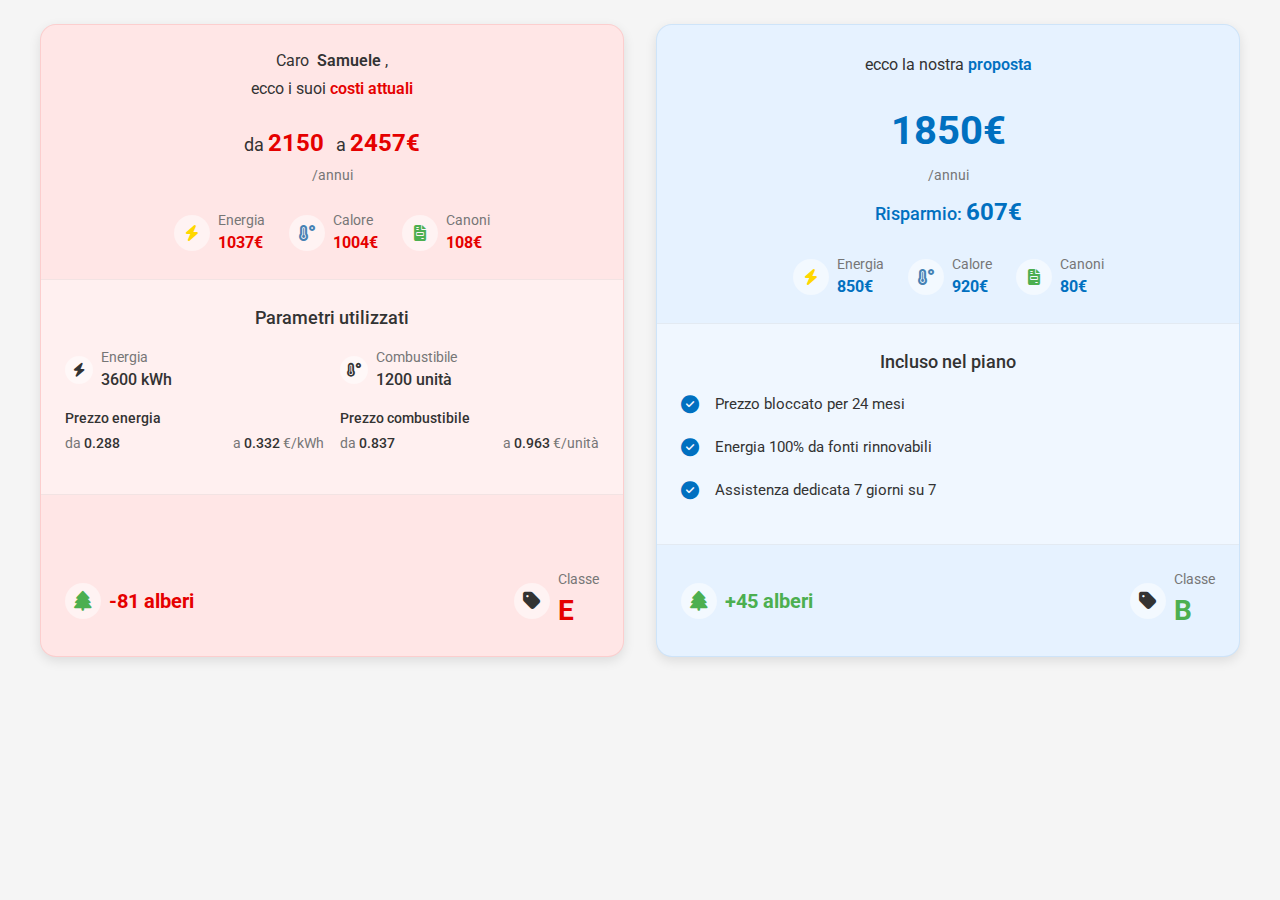
==== 02-iterazione-preventivo/index.html @ b940aac6 "pagina preventivo iniziata" ====
<!DOCTYPE html>
<html lang="it">
  <head>
    <meta charset="UTF-8" />
    <meta name="viewport" content="width=device-width, initial-scale=1.0" />
    <title>Preventivo Zeromy</title>
    <!-- Inclusione Font Roboto da Google Fonts -->
    <link rel="preconnect" href="https://fonts.googleapis.com" />
    <link rel="preconnect" href="https://fonts.gstatic.com" crossorigin />
    <link
      href="https://fonts.googleapis.com/css2?family=Roboto:wght@400;500;600;700&display=swap"
      rel="stylesheet"
    />
    <!-- Inclusione di Font Awesome per icone migliori -->
    <link
      rel="stylesheet"
      href="https://cdnjs.cloudflare.com/ajax/libs/font-awesome/6.4.0/css/all.min.css"
    />
    <!-- Collegamento al foglio di stile CSS principale -->
    <link rel="stylesheet" href="style.css" />
  </head>
  <body>
    <!-- Contenitore principale -->
    <div class="container">
      <!-- Griglia delle cards -->
      <div class="cards-grid">
        <!-- Prima card - Costi attuali -->
        <div class="card card--current">
          <div class="card__header">
            <div class="card__title">
              <span class="card__greeting">Caro</span>
              <span class="card__name">Samuele</span>,
              <div class="card__subtitle">
                <span>ecco i suoi</span>
                <span class="card__highlight">costi attuali</span>
              </div>
            </div>

            <div class="card__price-range">
              <div class="card__price-from">
                da <span class="card__price">2150</span>
              </div>
              <div class="card__price-to">
                a <span class="card__price">2457€</span>
              </div>
              <div class="card__period">/annui</div>
            </div>

            <div class="card__costs">
              <div class="cost-item">
                <div class="cost-item__icon">
                  <i class="fas fa-bolt"></i>
                </div>
                <div class="cost-item__details">
                  <div class="cost-item__label">Energia</div>
                  <div class="cost-item__value">1037€</div>
                </div>
              </div>

              <div class="cost-item">
                <div class="cost-item__icon">
                  <i class="fas fa-temperature-high"></i>
                </div>
                <div class="cost-item__details">
                  <div class="cost-item__label">Calore</div>
                  <div class="cost-item__value">1004€</div>
                </div>
              </div>

              <div class="cost-item">
                <div class="cost-item__icon">
                  <i class="fas fa-file-invoice"></i>
                </div>
                <div class="cost-item__details">
                  <div class="cost-item__label">Canoni</div>
                  <div class="cost-item__value">108€</div>
                </div>
              </div>
            </div>
          </div>

          <div class="card__params">
            <h3 class="params__title">Parametri utilizzati</h3>

            <div class="params__group">
              <div class="param-item">
                <div class="param-item__icon">
                  <i class="fas fa-bolt"></i>
                </div>
                <div class="param-item__details">
                  <div class="param-item__label">Energia</div>
                  <div class="param-item__value">3600 kWh</div>
                </div>
              </div>

              <div class="param-item">
                <div class="param-item__icon">
                  <i class="fas fa-temperature-high"></i>
                </div>
                <div class="param-item__details">
                  <div class="param-item__label">Combustibile</div>
                  <div class="param-item__value">1200 unità</div>
                </div>
              </div>
            </div>

            <div class="params__group">
              <div class="price-range">
                <div class="price-range__label">Prezzo energia</div>
                <div class="price-range__values">
                  <span>da <span class="price-range__value">0.288</span></span>
                  <span
                    >a <span class="price-range__value">0.332</span> €/kWh</span
                  >
                </div>
              </div>

              <div class="price-range">
                <div class="price-range__label">Prezzo combustibile</div>
                <div class="price-range__values">
                  <span>da <span class="price-range__value">0.837</span></span>
                  <span
                    >a
                    <span class="price-range__value">0.963</span> €/unità</span
                  >
                </div>
              </div>
            </div>
          </div>

          <div class="card__footer">
            <div class="eco-info">
              <div class="eco-info__icon">
                <i class="fas fa-tree"></i>
              </div>
              <div class="eco-info__value">-81 alberi</div>
            </div>

            <div class="energy-class">
              <div class="energy-class__icon">
                <i class="fas fa-tag"></i>
              </div>
              <div class="energy-class__details">
                <span class="energy-class__label">Classe</span>
                <span class="energy-class__value">E</span>
              </div>
            </div>
          </div>
        </div>

        <!-- Seconda card - Proposta Zeromy -->
        <div class="card card--proposal">
          <div class="card__header">
            <div class="card__title">
              <div class="card__subtitle">
                <span>ecco la nostra</span>
                <span class="card__highlight">proposta</span>
              </div>
            </div>

            <div class="card__price-range card__price-range--single">
              <div class="card__price-total">
                <span class="card__price card__price--large">1850€</span>
              </div>
              <div class="card__period">/annui</div>
              <div class="card__savings">
                Risparmio: <span class="card__price">607€</span>
              </div>
            </div>

            <div class="card__costs">
              <div class="cost-item">
                <div class="cost-item__icon">
                  <i class="fas fa-bolt"></i>
                </div>
                <div class="cost-item__details">
                  <div class="cost-item__label">Energia</div>
                  <div class="cost-item__value">850€</div>
                </div>
              </div>

              <div class="cost-item">
                <div class="cost-item__icon">
                  <i class="fas fa-temperature-high"></i>
                </div>
                <div class="cost-item__details">
                  <div class="cost-item__label">Calore</div>
                  <div class="cost-item__value">920€</div>
                </div>
              </div>

              <div class="cost-item">
                <div class="cost-item__icon">
                  <i class="fas fa-file-invoice"></i>
                </div>
                <div class="cost-item__details">
                  <div class="cost-item__label">Canoni</div>
                  <div class="cost-item__value">80€</div>
                </div>
              </div>
            </div>
          </div>

          <div class="card__features">
            <h3 class="features__title">Incluso nel piano</h3>

            <div class="feature-item">
              <div class="feature-item__icon">
                <i class="fas fa-check-circle"></i>
              </div>
              <div class="feature-item__text">Prezzo bloccato per 24 mesi</div>
            </div>

            <div class="feature-item">
              <div class="feature-item__icon">
                <i class="fas fa-check-circle"></i>
              </div>
              <div class="feature-item__text">
                Energia 100% da fonti rinnovabili
              </div>
            </div>

            <div class="feature-item">
              <div class="feature-item__icon">
                <i class="fas fa-check-circle"></i>
              </div>
              <div class="feature-item__text">
                Assistenza dedicata 7 giorni su 7
              </div>
            </div>
          </div>

          <div class="card__footer">
            <div class="eco-info eco-info--positive">
              <div class="eco-info__icon">
                <i class="fas fa-tree"></i>
              </div>
              <div class="eco-info__value">+45 alberi</div>
            </div>

            <div class="energy-class">
              <div class="energy-class__icon">
                <i class="fas fa-tag"></i>
              </div>
              <div class="energy-class__details">
                <span class="energy-class__label">Classe</span>
                <span class="energy-class__value energy-class__value--better"
                  >B</span
                >
              </div>
            </div>
          </div>
        </div>
      </div>
    </div>
  </body>
</html>
---- 02-iterazione-preventivo/style.css ----
/* ======================================================
   VARIABILI CSS
   Definizione di colori, dimensioni e valori riutilizzabili
   ====================================================== */
:root {
  /* Colori principali */
  --color-primary: #e50000;
  --color-primary-light: #ffe6e6;
  --color-primary-dark: #b30000;
  --color-secondary: #0070c0;
  --color-secondary-light: #e6f2ff;

  /* Colori neutri */
  --color-white: #ffffff;
  --color-light: #f5f5f5;
  --color-gray: #767676;
  --color-dark: #333333;

  /* Colori funzionali */
  --color-energy: #ffd700;
  --color-heat: #4682b4;
  --color-fee: #4caf50;

  /* Dimensioni */
  --spacing-xs: 4px;
  --spacing-sm: 8px;
  --spacing-md: 16px;
  --spacing-lg: 24px;
  --spacing-xl: 32px;

  /* Border radius */
  --radius-sm: 4px;
  --radius-md: 8px;
  --radius-lg: 16px;

  /* Shadows */
  --shadow-card: 0 4px 12px rgba(0, 0, 0, 0.1);
  --shadow-elevated: 0 8px 24px rgba(0, 0, 0, 0.15);

  /* Transizioni */
  --transition-fast: 0.2s ease;
  --transition-normal: 0.3s ease;
}

/* ======================================================
     RESET E STILI BASE
     Reset di margini, padding e box model
     ====================================================== */
* {
  margin: 0;
  padding: 0;
  box-sizing: border-box;
}

body {
  font-family: "Roboto", "Segoe UI", sans-serif;
  background-color: var(--color-light);
  color: var(--color-dark);
  line-height: 1.5;
  padding: var(--spacing-lg);
  min-height: 100vh;
}

/* ======================================================
     CONTAINER E LAYOUT PRINCIPALE
     ====================================================== */
.container {
  max-width: 1200px;
  margin: 0 auto;
  width: 100%;
}

.cards-grid {
  display: grid;
  grid-template-columns: repeat(auto-fit, minmax(300px, 1fr));
  gap: var(--spacing-xl);
  margin-bottom: var(--spacing-xl);
}

/* ======================================================
     CARD COMUNE
     Stili base che si applicano a tutte le card
     ====================================================== */
.card {
  background-color: var(--color-white);
  border-radius: var(--radius-lg);
  overflow: hidden;
  box-shadow: var(--shadow-card);
  display: flex;
  flex-direction: column;
  transition: var(--transition-normal);
}

.card:hover {
  box-shadow: var(--shadow-elevated);
  transform: translateY(-4px);
}

/* Card costi attuali */
.card--current {
  background-color: var(--color-primary-light);
  border: 1px solid rgba(229, 0, 0, 0.1);
}

/* Card proposta */
.card--proposal {
  background-color: var(--color-secondary-light);
  border: 1px solid rgba(0, 112, 192, 0.1);
}

/* ======================================================
     CARD HEADER
     ====================================================== */
.card__header {
  padding: var(--spacing-lg);
  text-align: center;
}

.card__title {
  margin-bottom: var(--spacing-md);
}

.card__greeting,
.card__name {
  display: inline-block;
  margin-right: var(--spacing-xs);
}

.card__name {
  font-weight: 600;
}

.card__subtitle {
  margin-top: var(--spacing-xs);
}

.card__highlight {
  font-weight: 600;
  color: var(--color-primary);
}

.card--proposal .card__highlight {
  color: var(--color-secondary);
}

/* ======================================================
     PREZZI
     ====================================================== */
.card__price-range {
  margin: var(--spacing-lg) 0;
  font-size: 1.125rem;
}

.card__price-from,
.card__price-to {
  display: inline-block;
  margin: 0 var(--spacing-xs);
}

.card__price {
  color: var(--color-primary);
  font-weight: 700;
  font-size: 1.5rem;
}

.card--proposal .card__price {
  color: var(--color-secondary);
}

.card__price--large {
  font-size: 2.5rem;
}

.card__period {
  font-size: 0.875rem;
  color: var(--color-gray);
  margin-top: var(--spacing-xs);
}

.card__savings {
  margin-top: var(--spacing-sm);
  font-weight: 500;
  color: var(--color-secondary);
}

/* ======================================================
     COSTI E PARAMETRI
     ====================================================== */
.card__costs {
  display: flex;
  flex-wrap: wrap;
  justify-content: center;
  gap: var(--spacing-lg);
  margin-top: var(--spacing-lg);
}

.cost-item {
  display: flex;
  align-items: center;
  gap: var(--spacing-sm);
}

.cost-item__icon {
  width: 36px;
  height: 36px;
  display: flex;
  align-items: center;
  justify-content: center;
  background-color: rgba(255, 255, 255, 0.5);
  border-radius: 50%;
  font-size: 1rem;
}

.cost-item__icon .fa-bolt {
  color: var(--color-energy);
}

.cost-item__icon .fa-temperature-high {
  color: var(--color-heat);
}

.cost-item__icon .fa-file-invoice {
  color: var(--color-fee);
}

.cost-item__details {
  text-align: left;
}

.cost-item__label {
  font-size: 0.875rem;
  color: var(--color-gray);
}

.cost-item__value {
  font-weight: 700;
  color: var(--color-primary);
}

.card--proposal .cost-item__value {
  color: var(--color-secondary);
}

/* ======================================================
     PARAMETRI
     ====================================================== */
.card__params {
  padding: var(--spacing-lg);
  background-color: rgba(255, 255, 255, 0.4);
  border-top: 1px solid rgba(0, 0, 0, 0.05);
  border-bottom: 1px solid rgba(0, 0, 0, 0.05);
}

.params__title {
  text-align: center;
  margin-bottom: var(--spacing-md);
  font-weight: 500;
  font-size: 1.125rem;
}

.params__group {
  display: flex;
  flex-wrap: wrap;
  justify-content: space-between;
  gap: var(--spacing-md);
  margin-bottom: var(--spacing-md);
}

.param-item {
  flex: 1;
  min-width: 160px;
  display: flex;
  align-items: center;
  gap: var(--spacing-sm);
}

.param-item__icon {
  width: 28px;
  height: 28px;
  display: flex;
  align-items: center;
  justify-content: center;
  background-color: rgba(255, 255, 255, 0.5);
  border-radius: 50%;
  font-size: 0.875rem;
}

.param-item__details {
  text-align: left;
}

.param-item__label {
  font-size: 0.875rem;
  color: var(--color-gray);
}

.param-item__value {
  font-weight: 500;
}

.price-range {
  flex: 1;
  min-width: 160px;
}

.price-range__label {
  font-weight: 500;
  margin-bottom: var(--spacing-xs);
  font-size: 0.875rem;
}

.price-range__values {
  display: flex;
  justify-content: space-between;
  font-size: 0.875rem;
  color: var(--color-gray);
}

.price-range__value {
  font-weight: 500;
  color: var(--color-dark);
}

/* ======================================================
     FUNZIONALITÀ
     ====================================================== */
.card__features {
  padding: var(--spacing-lg);
  background-color: rgba(255, 255, 255, 0.4);
  border-top: 1px solid rgba(0, 0, 0, 0.05);
  border-bottom: 1px solid rgba(0, 0, 0, 0.05);
}

.features__title {
  text-align: center;
  margin-bottom: var(--spacing-md);
  font-weight: 500;
  font-size: 1.125rem;
}

.feature-item {
  display: flex;
  align-items: center;
  gap: var(--spacing-md);
  margin-bottom: var(--spacing-md);
}

.feature-item__icon {
  color: var(--color-secondary);
  font-size: 1.125rem;
}

.feature-item__text {
  font-size: 0.95rem;
}

/* ======================================================
     FOOTER DELLA CARD
     ====================================================== */
.card__footer {
  padding: var(--spacing-lg);
  display: flex;
  justify-content: space-between;
  align-items: center;
  margin-top: auto;
}

.eco-info,
.energy-class {
  display: flex;
  align-items: center;
  gap: var(--spacing-sm);
}

.eco-info__icon,
.energy-class__icon {
  font-size: 1.25rem;
  width: 36px;
  height: 36px;
  display: flex;
  align-items: center;
  justify-content: center;
  background-color: rgba(255, 255, 255, 0.5);
  border-radius: 50%;
}

.eco-info__icon {
  color: var(--color-fee);
}

.eco-info__value {
  color: var(--color-primary);
  font-weight: 700;
  font-size: 1.25rem;
}

.eco-info--positive .eco-info__value {
  color: var(--color-fee);
}

.energy-class__label {
  display: block;
  font-size: 0.875rem;
  color: var(--color-gray);
}

.energy-class__value {
  font-size: 1.75rem;
  font-weight: 700;
  color: var(--color-primary);
}

.energy-class__value--better {
  color: var(--color-fee);
}

/* ======================================================
     RESPONSIVE
     ====================================================== */
@media (max-width: 768px) {
  .cards-grid {
    grid-template-columns: 1fr;
  }

  .card__costs,
  .params__group {
    flex-direction: column;
    align-items: flex-start;
  }

  .cost-item,
  .param-item,
  .price-range {
    width: 100%;
  }

  .card__price-range {
    font-size: 1rem;
  }

  .card__price {
    font-size: 1.25rem;
  }

  .card__price--large {
    font-size: 2rem;
  }

  .eco-info__value,
  .energy-class__value {
    font-size: 1.125rem;
  }
}

@media (max-width: 480px) {
  :root {
    --spacing-lg: 16px;
    --spacing-xl: 24px;
  }

  body {
    padding: var(--spacing-sm);
  }

  .card__footer {
    flex-direction: column;
    gap: var(--spacing-md);
  }
}

/* Definizione della proprietà mancante */
:root {
  --color-secondary-dark: #005a9e;
}
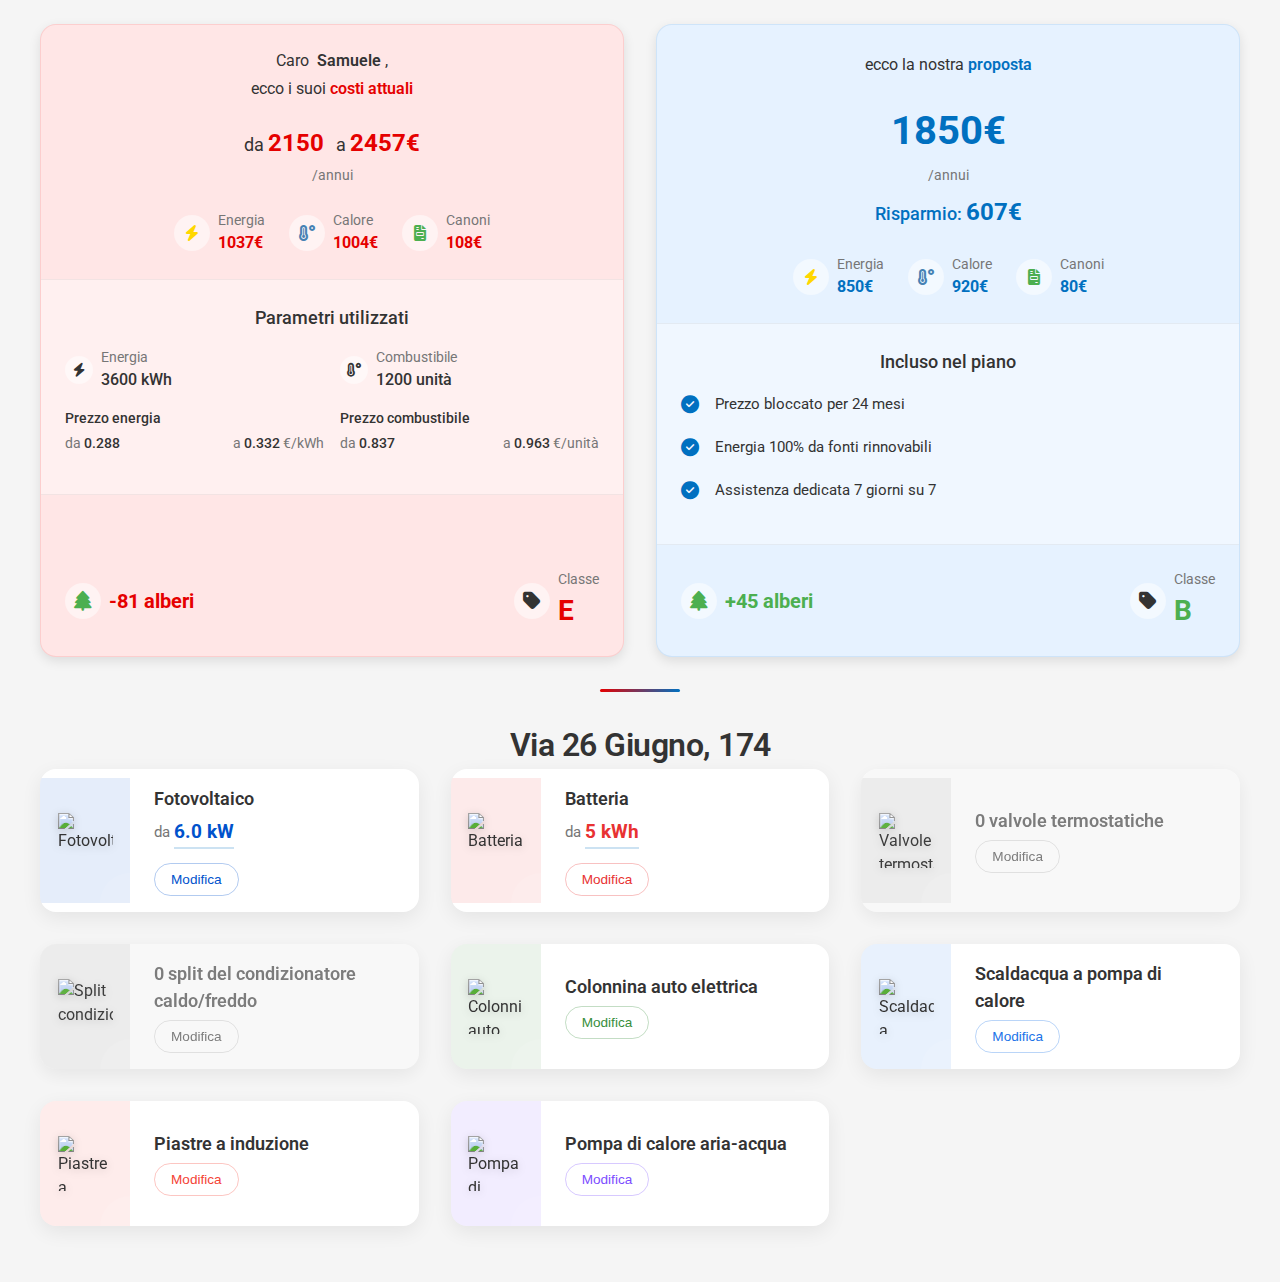
==== commit fac44d33: "sezione componenti iniziata" ====
--- a/02-iterazione-preventivo/index.html
+++ b/02-iterazione-preventivo/index.html
@@ -252,6 +252,135 @@
           </div>
         </div>
       </div>
+
+      <!-- SEZIONE COMPONENTI ENERGETICI -->
+      <!-- SEZIONE COMPONENTI ENERGETICI -->
+      <section class="energy-components">
+        <div class="energy-components__header">
+          <h2 class="energy-components__title">Via 26 Giugno, 174</h2>
+        </div>
+
+        <div class="energy-components__grid">
+          <!-- FOTOVOLTAICO -->
+          <div class="energy-component" id="fotovoltaico">
+            <div class="energy-component__icon">
+              <img
+                src="/public/component-icons/fotovoltaico.svg"
+                alt="Fotovoltaico"
+              />
+            </div>
+            <div class="energy-component__content">
+              <h3 class="energy-component__name">Fotovoltaico</h3>
+              <p class="energy-component__value">
+                da <span class="energy-component__highlight">6.0 kW</span>
+              </p>
+              <button class="energy-component__edit">Modifica</button>
+            </div>
+          </div>
+
+          <!-- BATTERIA -->
+          <div class="energy-component" id="batteria">
+            <div class="energy-component__icon">
+              <img src="/public/component-icons/batteria.svg" alt="Batteria" />
+            </div>
+            <div class="energy-component__content">
+              <h3 class="energy-component__name">Batteria</h3>
+              <p class="energy-component__value">
+                da <span class="energy-component__highlight">5 kWh</span>
+              </p>
+              <button class="energy-component__edit">Modifica</button>
+            </div>
+          </div>
+
+          <!-- VALVOLE TERMOSTATICHE -->
+          <div class="energy-component" id="valvole">
+            <div class="energy-component__icon">
+              <img
+                src="/public/component-icons/valvole.svg"
+                alt="Valvole termostatiche"
+              />
+            </div>
+            <div class="energy-component__content">
+              <h3 class="energy-component__name">0 valvole termostatiche</h3>
+              <button class="energy-component__edit">Modifica</button>
+            </div>
+          </div>
+
+          <!-- SPLIT CONDIZIONATORE -->
+          <div class="energy-component" id="split">
+            <div class="energy-component__icon">
+              <img
+                src="/public/component-icons/split.svg"
+                alt="Split condizionatore"
+              />
+            </div>
+            <div class="energy-component__content">
+              <h3 class="energy-component__name">
+                0 split del condizionatore caldo/freddo
+              </h3>
+              <button class="energy-component__edit">Modifica</button>
+            </div>
+          </div>
+
+          <!-- COLONNINA AUTO ELETTRICA -->
+          <div class="energy-component" id="colonnina">
+            <div class="energy-component__icon">
+              <img
+                src="/public/component-icons/colonnina.svg"
+                alt="Colonnina auto elettrica"
+              />
+            </div>
+            <div class="energy-component__content">
+              <h3 class="energy-component__name">Colonnina auto elettrica</h3>
+              <button class="energy-component__edit">Modifica</button>
+            </div>
+          </div>
+
+          <!-- SCALDACQUA A POMPA DI CALORE -->
+          <div class="energy-component" id="scaldacqua">
+            <div class="energy-component__icon">
+              <img
+                src="/public/component-icons/scaldacqua.svg"
+                alt="Scaldacqua a pompa di calore"
+              />
+            </div>
+            <div class="energy-component__content">
+              <h3 class="energy-component__name">
+                Scaldacqua a pompa di calore
+              </h3>
+              <button class="energy-component__edit">Modifica</button>
+            </div>
+          </div>
+
+          <!-- PIASTRE A INDUZIONE -->
+          <div class="energy-component" id="piastre">
+            <div class="energy-component__icon">
+              <img
+                src="/public/component-icons/piastre.svg"
+                alt="Piastre a induzione"
+              />
+            </div>
+            <div class="energy-component__content">
+              <h3 class="energy-component__name">Piastre a induzione</h3>
+              <button class="energy-component__edit">Modifica</button>
+            </div>
+          </div>
+
+          <!-- POMPA DI CALORE ARIA-ACQUA -->
+          <div class="energy-component" id="pompa">
+            <div class="energy-component__icon">
+              <img
+                src="/public/component-icons/pompa.svg"
+                alt="Pompa di calore aria-acqua"
+              />
+            </div>
+            <div class="energy-component__content">
+              <h3 class="energy-component__name">Pompa di calore aria-acqua</h3>
+              <button class="energy-component__edit">Modifica</button>
+            </div>
+          </div>
+        </div>
+      </section>
     </div>
   </body>
 </html>
--- a/02-iterazione-preventivo/style.css
+++ b/02-iterazione-preventivo/style.css
@@ -415,6 +415,483 @@
 }
 
 /* ======================================================
+   SEZIONE COMPONENTI ENERGETICI
+   Stile moderno e accattivante
+   ====================================================== */
+.energy-components {
+  margin: var(--spacing-xl) 0 var(--spacing-xl) * 2;
+  width: 100%;
+  position: relative;
+  padding: var(--spacing-xl) 0;
+}
+
+.energy-components::before {
+  content: "";
+  position: absolute;
+  top: 0;
+  left: 50%;
+  transform: translateX(-50%);
+  width: 80px;
+  height: 3px;
+  background: linear-gradient(
+    90deg,
+    var(--color-primary),
+    var(--color-secondary)
+  );
+  border-radius: 2px;
+}
+
+.energy-components__header {
+  text-align: center;
+  margin-bottom: var(--spacing-xl) * 1.5;
+  position: relative;
+}
+
+.energy-components__title {
+  font-size: 2rem;
+  font-weight: 600;
+  color: var(--color-dark);
+  display: inline-block;
+  position: relative;
+  letter-spacing: -0.5px;
+}
+
+.energy-components__title::after {
+  content: "";
+  position: absolute;
+  bottom: -12px;
+  left: 0;
+  width: 100%;
+  height: 2px;
+  background-color: var(--color-secondary);
+  opacity: 0.3;
+}
+
+/* Grid per i componenti */
+.energy-components__grid {
+  display: grid;
+  grid-template-columns: repeat(auto-fit, minmax(320px, 1fr));
+  gap: var(--spacing-xl);
+  width: 100%;
+}
+
+/* ======================================================
+     STILE SINGOLO COMPONENTE
+     ====================================================== */
+.energy-component {
+  background-color: var(--color-white);
+  border-radius: 16px;
+  overflow: hidden;
+  box-shadow: 0 6px 20px rgba(0, 0, 0, 0.07);
+  display: flex;
+  align-items: center;
+  padding: 0;
+  transition: all 0.4s cubic-bezier(0.165, 0.84, 0.44, 1);
+  min-height: 125px;
+  position: relative;
+  border: none;
+}
+
+.energy-component:hover {
+  transform: translateY(-6px);
+  box-shadow: 0 12px 28px rgba(0, 0, 0, 0.12);
+}
+
+.energy-component::after {
+  content: "";
+  position: absolute;
+  top: 0;
+  left: 0;
+  width: 4px;
+  height: 100%;
+  background: linear-gradient(
+    to bottom,
+    var(--color-secondary),
+    var(--color-secondary-dark)
+  );
+  opacity: 0;
+  transition: opacity 0.3s ease;
+}
+
+.energy-component:hover::after {
+  opacity: 1;
+}
+
+.energy-component__icon {
+  width: 90px;
+  height: 125px;
+  min-width: 90px;
+  display: flex;
+  align-items: center;
+  justify-content: center;
+  background-color: var(--color-secondary-light);
+  margin: 0;
+  position: relative;
+  overflow: hidden;
+}
+
+.energy-component__icon::before {
+  content: "";
+  position: absolute;
+  bottom: 0;
+  right: 0;
+  width: 60px;
+  height: 60px;
+  background-color: rgba(255, 255, 255, 0.1);
+  border-radius: 50%;
+  transform: translate(30px, 30px);
+}
+
+.energy-component__icon img {
+  width: 55px;
+  height: 55px;
+  object-fit: contain;
+  position: relative;
+  z-index: 2;
+  filter: drop-shadow(0 2px 4px rgba(0, 0, 0, 0.15));
+  transition: transform 0.3s ease;
+}
+
+.energy-component:hover .energy-component__icon img {
+  transform: scale(1.1);
+}
+
+.energy-component__content {
+  flex: 1;
+  display: flex;
+  flex-direction: column;
+  padding: var(--spacing-md) var(--spacing-lg);
+  position: relative;
+}
+
+.energy-component__name {
+  font-size: 1.125rem;
+  font-weight: 600;
+  color: var(--color-dark);
+  margin-bottom: 6px;
+  transition: color 0.3s ease;
+}
+
+.energy-component:hover .energy-component__name {
+  color: var(--color-secondary);
+}
+
+.energy-component__value {
+  font-size: 0.95rem;
+  color: var(--color-gray);
+  margin-bottom: var(--spacing-md);
+  display: flex;
+  align-items: center;
+}
+
+.energy-component__highlight {
+  color: var(--color-secondary);
+  font-weight: 700;
+  font-size: 1.2rem;
+  margin-left: 4px;
+  position: relative;
+}
+
+.energy-component__highlight::after {
+  content: "";
+  position: absolute;
+  bottom: -2px;
+  left: 0;
+  width: 100%;
+  height: 2px;
+  background-color: var(--color-secondary);
+  opacity: 0.2;
+}
+
+.energy-component__edit {
+  align-self: flex-start;
+  background-color: transparent;
+  color: var(--color-secondary);
+  font-size: 0.85rem;
+  font-weight: 500;
+  padding: 8px 16px;
+  border: 1px solid var(--color-secondary-light);
+  border-radius: 30px;
+  cursor: pointer;
+  transition: all 0.3s ease;
+  display: flex;
+  align-items: center;
+  position: relative;
+  overflow: hidden;
+  z-index: 1;
+}
+
+.energy-component__edit::before {
+  content: "";
+  position: absolute;
+  top: 0;
+  left: 0;
+  width: 0;
+  height: 100%;
+  background-color: var(--color-secondary);
+  transition: width 0.3s ease;
+  z-index: -1;
+}
+
+.energy-component__edit:hover {
+  color: white;
+}
+
+.energy-component__edit:hover::before {
+  width: 100%;
+}
+
+/* ======================================================
+     STILI SPECIFICI PER OGNI COMPONENTE
+     ====================================================== */
+
+/* Fotovoltaico */
+#fotovoltaico .energy-component__icon {
+  background-color: rgba(0, 82, 204, 0.1);
+}
+
+#fotovoltaico .energy-component__highlight {
+  color: #0052cc;
+}
+
+#fotovoltaico .energy-component__edit {
+  border-color: rgba(0, 82, 204, 0.3);
+  color: #0052cc;
+}
+
+#fotovoltaico .energy-component__edit::before {
+  background-color: #0052cc;
+}
+
+#fotovoltaico::after {
+  background: linear-gradient(to bottom, #0052cc, #003d99);
+}
+
+/* Batteria */
+#batteria .energy-component__icon {
+  background-color: rgba(232, 50, 50, 0.1);
+}
+
+#batteria .energy-component__highlight {
+  color: #e83232;
+}
+
+#batteria .energy-component__edit {
+  border-color: rgba(232, 50, 50, 0.3);
+  color: #e83232;
+}
+
+#batteria .energy-component__edit::before {
+  background-color: #e83232;
+}
+
+#batteria::after {
+  background: linear-gradient(to bottom, #e83232, #c62828);
+}
+
+/* Componenti disattivati/zero */
+#valvole,
+#split {
+  opacity: 0.95;
+  background-color: #f9f9f9;
+}
+
+#valvole .energy-component__icon,
+#split .energy-component__icon {
+  background-color: rgba(0, 0, 0, 0.05);
+}
+
+#valvole .energy-component__name,
+#split .energy-component__name {
+  color: var(--color-gray);
+}
+
+#valvole .energy-component__edit,
+#split .energy-component__edit {
+  border-color: rgba(0, 0, 0, 0.1);
+  color: var(--color-gray);
+}
+
+#valvole .energy-component__edit::before,
+#split .energy-component__edit::before {
+  background-color: var(--color-gray);
+}
+
+#valvole::after,
+#split::after {
+  background: linear-gradient(to bottom, var(--color-gray), #555);
+}
+
+/* Colonnina auto elettrica */
+#colonnina .energy-component__icon {
+  background-color: rgba(56, 142, 60, 0.1);
+}
+
+#colonnina::after {
+  background: linear-gradient(to bottom, #388e3c, #2e7d32);
+}
+
+#colonnina:hover .energy-component__name {
+  color: #388e3c;
+}
+
+#colonnina .energy-component__edit {
+  border-color: rgba(56, 142, 60, 0.3);
+  color: #388e3c;
+}
+
+#colonnina .energy-component__edit::before {
+  background-color: #388e3c;
+}
+
+/* Scaldacqua */
+#scaldacqua .energy-component__icon {
+  background-color: rgba(26, 115, 232, 0.1);
+}
+
+#scaldacqua::after {
+  background: linear-gradient(to bottom, #1a73e8, #1a5fb4);
+}
+
+#scaldacqua:hover .energy-component__name {
+  color: #1a73e8;
+}
+
+#scaldacqua .energy-component__edit {
+  border-color: rgba(26, 115, 232, 0.3);
+  color: #1a73e8;
+}
+
+#scaldacqua .energy-component__edit::before {
+  background-color: #1a73e8;
+}
+
+/* Piastre a induzione */
+#piastre .energy-component__icon {
+  background-color: rgba(244, 67, 54, 0.1);
+}
+
+#piastre::after {
+  background: linear-gradient(to bottom, #f44336, #d32f2f);
+}
+
+#piastre:hover .energy-component__name {
+  color: #f44336;
+}
+
+#piastre .energy-component__edit {
+  border-color: rgba(244, 67, 54, 0.3);
+  color: #f44336;
+}
+
+#piastre .energy-component__edit::before {
+  background-color: #f44336;
+}
+
+/* Pompa di calore */
+#pompa .energy-component__icon {
+  background-color: rgba(124, 77, 255, 0.1);
+}
+
+#pompa::after {
+  background: linear-gradient(to bottom, #7c4dff, #6200ea);
+}
+
+#pompa:hover .energy-component__name {
+  color: #7c4dff;
+}
+
+#pompa .energy-component__edit {
+  border-color: rgba(124, 77, 255, 0.3);
+  color: #7c4dff;
+}
+
+#pompa .energy-component__edit::before {
+  background-color: #7c4dff;
+}
+
+/* ======================================================
+     RESPONSIVE
+     ====================================================== */
+@media (max-width: 992px) {
+  .energy-components__grid {
+    grid-template-columns: repeat(auto-fit, minmax(280px, 1fr));
+    gap: var(--spacing-lg);
+  }
+}
+
+@media (max-width: 768px) {
+  .energy-components__title {
+    font-size: 1.75rem;
+  }
+
+  .energy-components__grid {
+    grid-template-columns: 1fr;
+    max-width: 500px;
+    margin: 0 auto;
+  }
+
+  .energy-component {
+    min-height: 110px;
+  }
+
+  .energy-component__icon {
+    width: 80px;
+    min-width: 80px;
+    height: 110px;
+  }
+
+  .energy-component__icon img {
+    width: 48px;
+    height: 48px;
+  }
+}
+
+@media (max-width: 480px) {
+  .energy-components__title {
+    font-size: 1.5rem;
+  }
+
+  .energy-component {
+    flex-direction: row;
+    text-align: left;
+  }
+
+  .energy-component__icon {
+    width: 70px;
+    min-width: 70px;
+    height: 100px;
+  }
+
+  .energy-component__icon img {
+    width: 40px;
+    height: 40px;
+  }
+
+  .energy-component__content {
+    padding: var(--spacing-sm) var(--spacing-md);
+  }
+
+  .energy-component__name {
+    font-size: 1rem;
+  }
+
+  .energy-component__value {
+    font-size: 0.9rem;
+    margin-bottom: var(--spacing-sm);
+  }
+
+  .energy-component__highlight {
+    font-size: 1.1rem;
+  }
+
+  .energy-component__edit {
+    padding: 6px 12px;
+    font-size: 0.8rem;
+  }
+}
+
+/* ======================================================
      RESPONSIVE
      ====================================================== */
 @media (max-width: 768px) {
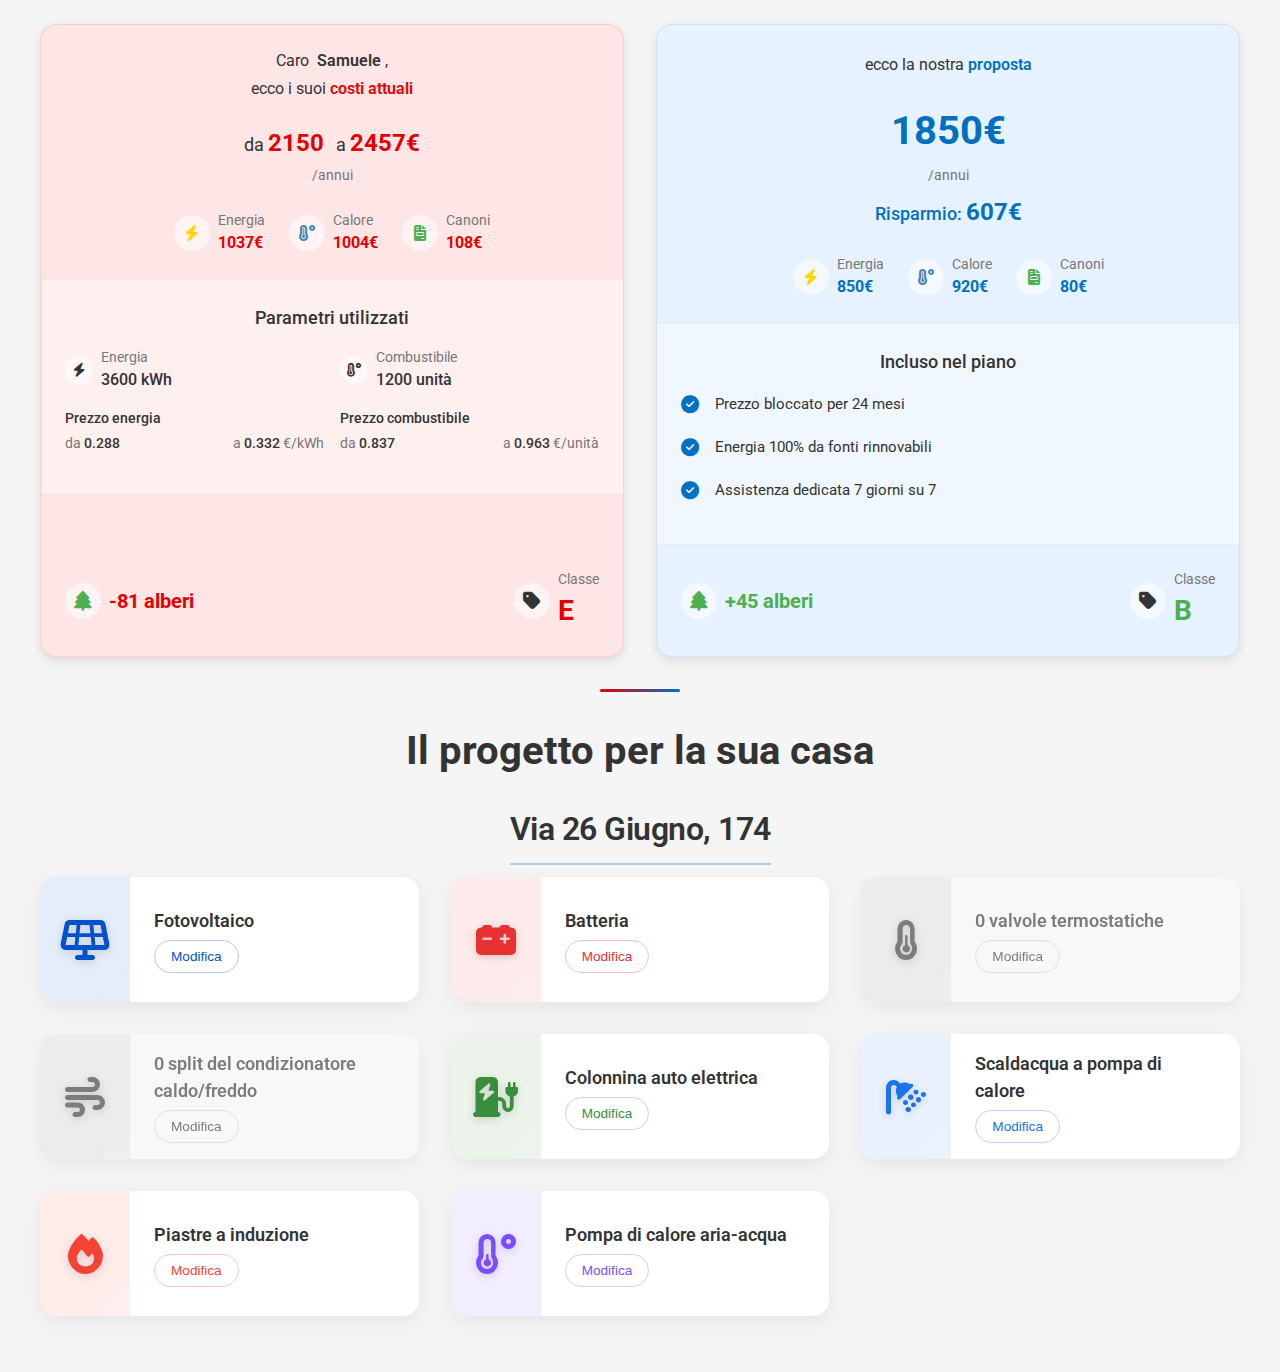
==== commit 97a8fa8b: "update" ====
--- a/02-iterazione-preventivo/index.html
+++ b/02-iterazione-preventivo/index.html
@@ -254,9 +254,9 @@
       </div>
 
       <!-- SEZIONE COMPONENTI ENERGETICI -->
-      <!-- SEZIONE COMPONENTI ENERGETICI -->
       <section class="energy-components">
         <div class="energy-components__header">
+          <h1 class="energy-components__h1">Il progetto per la sua casa</h1>
           <h2 class="energy-components__title">Via 26 Giugno, 174</h2>
         </div>
 
@@ -264,16 +264,13 @@
           <!-- FOTOVOLTAICO -->
           <div class="energy-component" id="fotovoltaico">
             <div class="energy-component__icon">
-              <img
-                src="/public/component-icons/fotovoltaico.svg"
-                alt="Fotovoltaico"
-              />
+              <i class="fas fa-solar-panel"></i>
             </div>
             <div class="energy-component__content">
               <h3 class="energy-component__name">Fotovoltaico</h3>
-              <p class="energy-component__value">
+              <!--               <p class="energy-component__value">
                 da <span class="energy-component__highlight">6.0 kW</span>
-              </p>
+              </p> -->
               <button class="energy-component__edit">Modifica</button>
             </div>
           </div>
@@ -281,13 +278,13 @@
           <!-- BATTERIA -->
           <div class="energy-component" id="batteria">
             <div class="energy-component__icon">
-              <img src="/public/component-icons/batteria.svg" alt="Batteria" />
+              <i class="fas fa-car-battery"></i>
             </div>
             <div class="energy-component__content">
               <h3 class="energy-component__name">Batteria</h3>
-              <p class="energy-component__value">
+              <!-- <p class="energy-component__value">
                 da <span class="energy-component__highlight">5 kWh</span>
-              </p>
+              </p> -->
               <button class="energy-component__edit">Modifica</button>
             </div>
           </div>
@@ -295,10 +292,7 @@
           <!-- VALVOLE TERMOSTATICHE -->
           <div class="energy-component" id="valvole">
             <div class="energy-component__icon">
-              <img
-                src="/public/component-icons/valvole.svg"
-                alt="Valvole termostatiche"
-              />
+              <i class="fas fa-thermometer-half"></i>
             </div>
             <div class="energy-component__content">
               <h3 class="energy-component__name">0 valvole termostatiche</h3>
@@ -309,10 +303,7 @@
           <!-- SPLIT CONDIZIONATORE -->
           <div class="energy-component" id="split">
             <div class="energy-component__icon">
-              <img
-                src="/public/component-icons/split.svg"
-                alt="Split condizionatore"
-              />
+              <i class="fas fa-wind"></i>
             </div>
             <div class="energy-component__content">
               <h3 class="energy-component__name">
@@ -325,10 +316,7 @@
           <!-- COLONNINA AUTO ELETTRICA -->
           <div class="energy-component" id="colonnina">
             <div class="energy-component__icon">
-              <img
-                src="/public/component-icons/colonnina.svg"
-                alt="Colonnina auto elettrica"
-              />
+              <i class="fas fa-charging-station"></i>
             </div>
             <div class="energy-component__content">
               <h3 class="energy-component__name">Colonnina auto elettrica</h3>
@@ -339,10 +327,7 @@
           <!-- SCALDACQUA A POMPA DI CALORE -->
           <div class="energy-component" id="scaldacqua">
             <div class="energy-component__icon">
-              <img
-                src="/public/component-icons/scaldacqua.svg"
-                alt="Scaldacqua a pompa di calore"
-              />
+              <i class="fas fa-shower"></i>
             </div>
             <div class="energy-component__content">
               <h3 class="energy-component__name">
@@ -355,10 +340,7 @@
           <!-- PIASTRE A INDUZIONE -->
           <div class="energy-component" id="piastre">
             <div class="energy-component__icon">
-              <img
-                src="/public/component-icons/piastre.svg"
-                alt="Piastre a induzione"
-              />
+              <i class="fas fa-fire"></i>
             </div>
             <div class="energy-component__content">
               <h3 class="energy-component__name">Piastre a induzione</h3>
@@ -369,10 +351,7 @@
           <!-- POMPA DI CALORE ARIA-ACQUA -->
           <div class="energy-component" id="pompa">
             <div class="energy-component__icon">
-              <img
-                src="/public/component-icons/pompa.svg"
-                alt="Pompa di calore aria-acqua"
-              />
+              <i class="fas fa-temperature-low"></i>
             </div>
             <div class="energy-component__content">
               <h3 class="energy-component__name">Pompa di calore aria-acqua</h3>
--- a/02-iterazione-preventivo/style.css
+++ b/02-iterazione-preventivo/style.css
@@ -9,6 +9,7 @@
   --color-primary-dark: #b30000;
   --color-secondary: #0070c0;
   --color-secondary-light: #e6f2ff;
+  --color-secondary-dark: #005a9e;
 
   /* Colori neutri */
   --color-white: #ffffff;
@@ -43,9 +44,9 @@
 }
 
 /* ======================================================
-     RESET E STILI BASE
-     Reset di margini, padding e box model
-     ====================================================== */
+       RESET E STILI BASE
+       Reset di margini, padding e box model
+       ====================================================== */
 * {
   margin: 0;
   padding: 0;
@@ -62,8 +63,8 @@
 }
 
 /* ======================================================
-     CONTAINER E LAYOUT PRINCIPALE
-     ====================================================== */
+       CONTAINER E LAYOUT PRINCIPALE
+       ====================================================== */
 .container {
   max-width: 1200px;
   margin: 0 auto;
@@ -78,9 +79,9 @@
 }
 
 /* ======================================================
-     CARD COMUNE
-     Stili base che si applicano a tutte le card
-     ====================================================== */
+       CARD COMUNE
+       Stili base che si applicano a tutte le card
+       ====================================================== */
 .card {
   background-color: var(--color-white);
   border-radius: var(--radius-lg);
@@ -109,8 +110,8 @@
 }
 
 /* ======================================================
-     CARD HEADER
-     ====================================================== */
+       CARD HEADER
+       ====================================================== */
 .card__header {
   padding: var(--spacing-lg);
   text-align: center;
@@ -144,8 +145,8 @@
 }
 
 /* ======================================================
-     PREZZI
-     ====================================================== */
+       PREZZI
+       ====================================================== */
 .card__price-range {
   margin: var(--spacing-lg) 0;
   font-size: 1.125rem;
@@ -184,8 +185,8 @@
 }
 
 /* ======================================================
-     COSTI E PARAMETRI
-     ====================================================== */
+       COSTI E PARAMETRI
+       ====================================================== */
 .card__costs {
   display: flex;
   flex-wrap: wrap;
@@ -242,8 +243,8 @@
 }
 
 /* ======================================================
-     PARAMETRI
-     ====================================================== */
+       PARAMETRI
+       ====================================================== */
 .card__params {
   padding: var(--spacing-lg);
   background-color: rgba(255, 255, 255, 0.4);
@@ -322,8 +323,8 @@
 }
 
 /* ======================================================
-     FUNZIONALITÀ
-     ====================================================== */
+       FUNZIONALITÀ
+       ====================================================== */
 .card__features {
   padding: var(--spacing-lg);
   background-color: rgba(255, 255, 255, 0.4);
@@ -355,8 +356,8 @@
 }
 
 /* ======================================================
-     FOOTER DELLA CARD
-     ====================================================== */
+       FOOTER DELLA CARD
+       ====================================================== */
 .card__footer {
   padding: var(--spacing-lg);
   display: flex;
@@ -415,9 +416,9 @@
 }
 
 /* ======================================================
-   SEZIONE COMPONENTI ENERGETICI
-   Stile moderno e accattivante
-   ====================================================== */
+     SEZIONE COMPONENTI ENERGETICI
+     Stile moderno e accattivante
+     ====================================================== */
 .energy-components {
   margin: var(--spacing-xl) 0 var(--spacing-xl) * 2;
   width: 100%;
@@ -447,6 +448,13 @@
   position: relative;
 }
 
+.energy-components__h1 {
+  font-size: 2.5rem;
+  font-weight: 700;
+  color: var(--color-dark);
+  margin-bottom: var(--spacing-lg);
+}
+
 .energy-components__title {
   font-size: 2rem;
   font-weight: 600;
@@ -454,6 +462,7 @@
   display: inline-block;
   position: relative;
   letter-spacing: -0.5px;
+  margin-bottom: var(--spacing-lg);
 }
 
 .energy-components__title::after {
@@ -476,8 +485,8 @@
 }
 
 /* ======================================================
-     STILE SINGOLO COMPONENTE
-     ====================================================== */
+       STILE SINGOLO COMPONENTE
+       ====================================================== */
 .energy-component {
   background-color: var(--color-white);
   border-radius: 16px;
@@ -542,17 +551,16 @@
   transform: translate(30px, 30px);
 }
 
-.energy-component__icon img {
-  width: 55px;
-  height: 55px;
-  object-fit: contain;
+/* Stile per le icone Font Awesome */
+.energy-component__icon i {
+  font-size: 40px; /* Dimensione grande per le icone */
   position: relative;
   z-index: 2;
   filter: drop-shadow(0 2px 4px rgba(0, 0, 0, 0.15));
   transition: transform 0.3s ease;
 }
 
-.energy-component:hover .energy-component__icon img {
+.energy-component:hover .energy-component__icon i {
   transform: scale(1.1);
 }
 
@@ -621,18 +629,6 @@
   z-index: 1;
 }
 
-.energy-component__edit::before {
-  content: "";
-  position: absolute;
-  top: 0;
-  left: 0;
-  width: 0;
-  height: 100%;
-  background-color: var(--color-secondary);
-  transition: width 0.3s ease;
-  z-index: -1;
-}
-
 .energy-component__edit:hover {
   color: white;
 }
@@ -642,8 +638,38 @@
 }
 
 /* ======================================================
-     STILI SPECIFICI PER OGNI COMPONENTE
-     ====================================================== */
+       STILI SPECIFICI PER OGNI COMPONENTE
+       ====================================================== */
+
+/* Colori specifici per le icone di ciascun componente */
+#fotovoltaico .energy-component__icon i {
+  color: #0052cc;
+}
+
+#batteria .energy-component__icon i {
+  color: #e83232;
+}
+
+#valvole .energy-component__icon i,
+#split .energy-component__icon i {
+  color: #767676;
+}
+
+#colonnina .energy-component__icon i {
+  color: #388e3c;
+}
+
+#scaldacqua .energy-component__icon i {
+  color: #1a73e8;
+}
+
+#piastre .energy-component__icon i {
+  color: #f44336;
+}
+
+#pompa .energy-component__icon i {
+  color: #7c4dff;
+}
 
 /* Fotovoltaico */
 #fotovoltaico .energy-component__icon {
@@ -811,16 +837,57 @@
 }
 
 /* ======================================================
-     RESPONSIVE
-     ====================================================== */
+       RESPONSIVE
+       ====================================================== */
 @media (max-width: 992px) {
   .energy-components__grid {
     grid-template-columns: repeat(auto-fit, minmax(280px, 1fr));
     gap: var(--spacing-lg);
   }
+
+  .energy-components__h1 {
+    font-size: 2.2rem;
+  }
 }
 
 @media (max-width: 768px) {
+  .cards-grid {
+    grid-template-columns: 1fr;
+  }
+
+  .card__costs,
+  .params__group {
+    flex-direction: column;
+    align-items: flex-start;
+  }
+
+  .cost-item,
+  .param-item,
+  .price-range {
+    width: 100%;
+  }
+
+  .card__price-range {
+    font-size: 1rem;
+  }
+
+  .card__price {
+    font-size: 1.25rem;
+  }
+
+  .card__price--large {
+    font-size: 2rem;
+  }
+
+  .eco-info__value,
+  .energy-class__value {
+    font-size: 1.125rem;
+  }
+
+  .energy-components__h1 {
+    font-size: 1.9rem;
+  }
+
   .energy-components__title {
     font-size: 1.75rem;
   }
@@ -841,13 +908,31 @@
     height: 110px;
   }
 
-  .energy-component__icon img {
-    width: 48px;
-    height: 48px;
+  .energy-component__icon i {
+    font-size: 32px;
   }
 }
 
 @media (max-width: 480px) {
+  :root {
+    --spacing-lg: 16px;
+    --spacing-xl: 24px;
+  }
+
+  body {
+    padding: var(--spacing-sm);
+  }
+
+  .card__footer {
+    flex-direction: column;
+    gap: var(--spacing-md);
+  }
+
+  .energy-components__h1 {
+    font-size: 1.65rem;
+    margin-bottom: var(--spacing-md);
+  }
+
   .energy-components__title {
     font-size: 1.5rem;
   }
@@ -863,9 +948,8 @@
     height: 100px;
   }
 
-  .energy-component__icon img {
-    width: 40px;
-    height: 40px;
+  .energy-component__icon i {
+    font-size: 28px;
   }
 
   .energy-component__content {
@@ -890,62 +974,3 @@
     font-size: 0.8rem;
   }
 }
-
-/* ======================================================
-     RESPONSIVE
-     ====================================================== */
-@media (max-width: 768px) {
-  .cards-grid {
-    grid-template-columns: 1fr;
-  }
-
-  .card__costs,
-  .params__group {
-    flex-direction: column;
-    align-items: flex-start;
-  }
-
-  .cost-item,
-  .param-item,
-  .price-range {
-    width: 100%;
-  }
-
-  .card__price-range {
-    font-size: 1rem;
-  }
-
-  .card__price {
-    font-size: 1.25rem;
-  }
-
-  .card__price--large {
-    font-size: 2rem;
-  }
-
-  .eco-info__value,
-  .energy-class__value {
-    font-size: 1.125rem;
-  }
-}
-
-@media (max-width: 480px) {
-  :root {
-    --spacing-lg: 16px;
-    --spacing-xl: 24px;
-  }
-
-  body {
-    padding: var(--spacing-sm);
-  }
-
-  .card__footer {
-    flex-direction: column;
-    gap: var(--spacing-md);
-  }
-}
-
-/* Definizione della proprietà mancante */
-:root {
-  --color-secondary-dark: #005a9e;
-}
